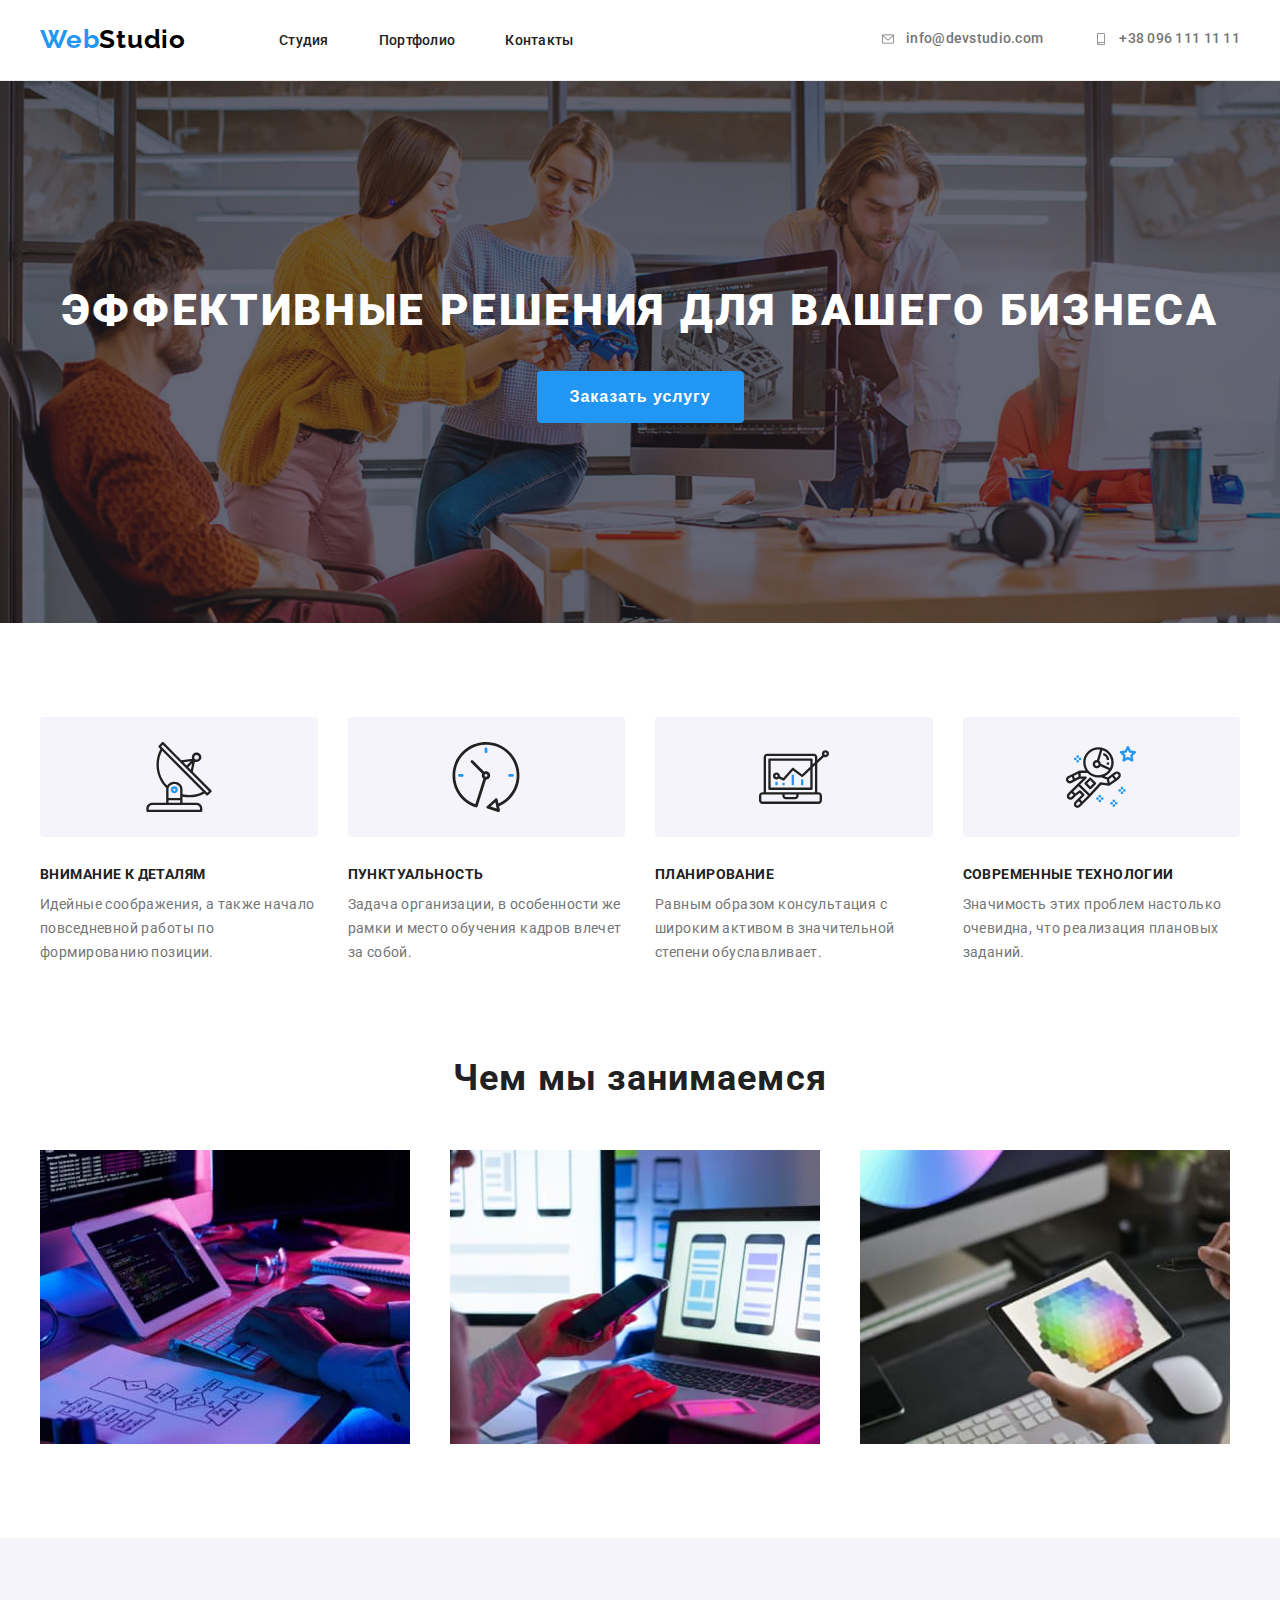
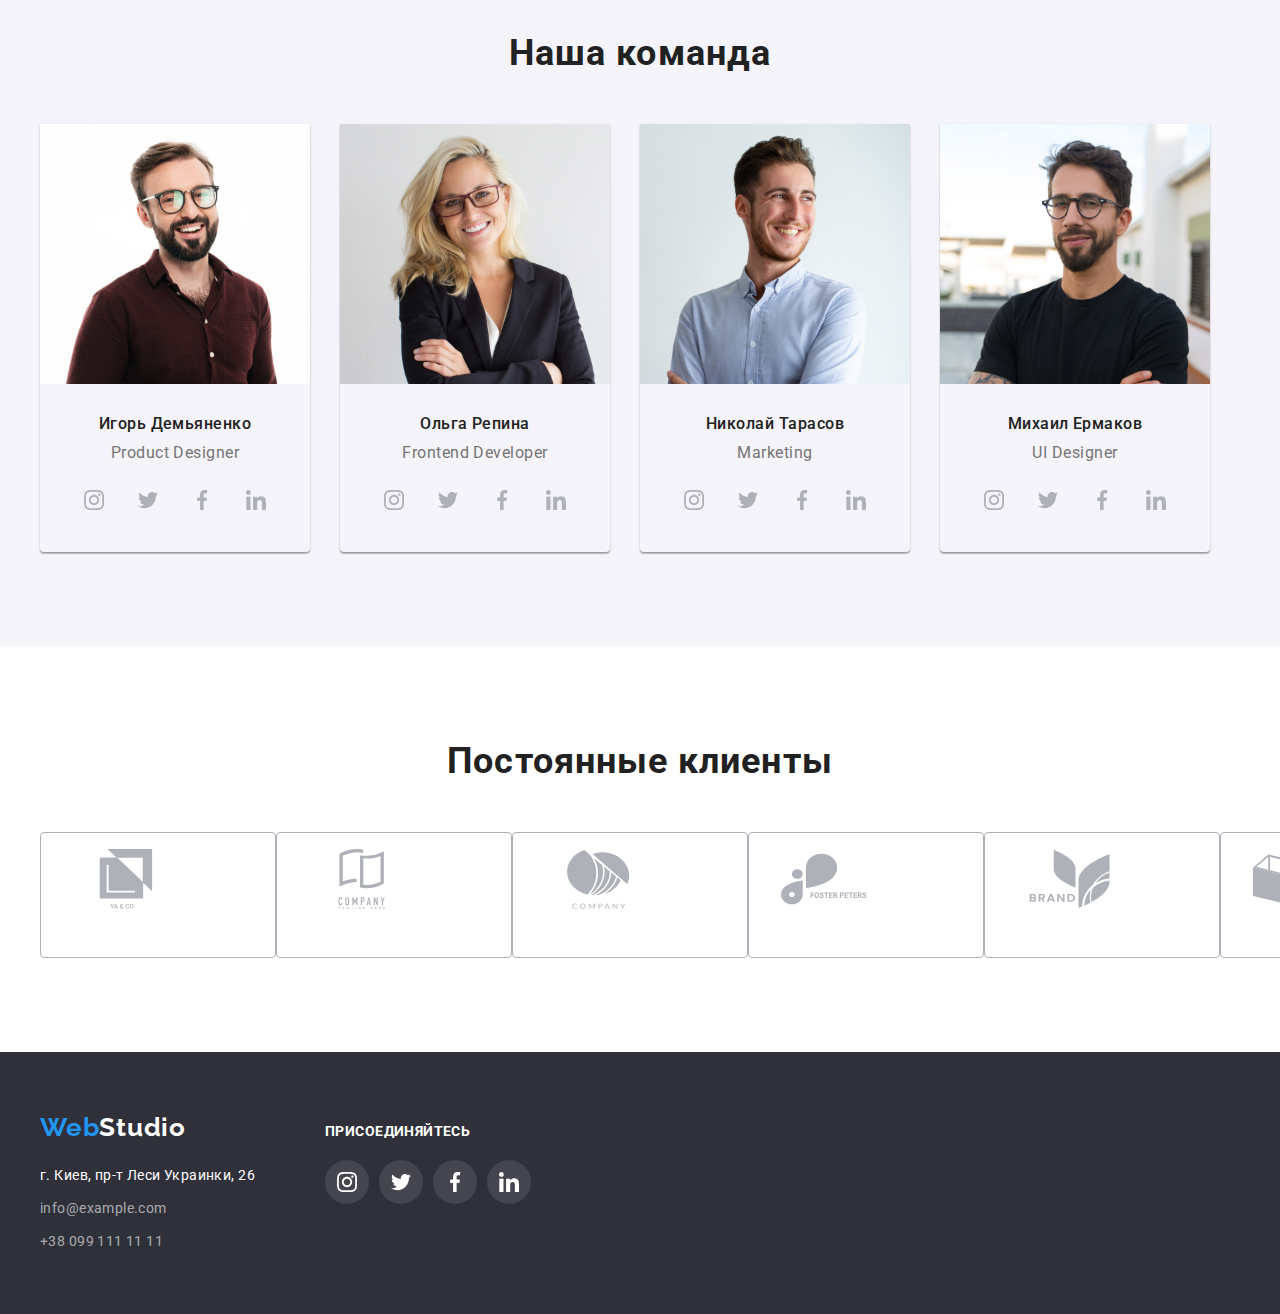
==== index.html @ 52074392 "фул дз" ====
<!DOCTYPE html>
<html lang="ru">

<head>
    <meta charset="UTF-8">
    <meta http-equiv="X-UA-Compatible" content="IE=edge">
    <meta name="viewport" content="width=device-width, initial-scale=1.0">
    <title>WebStudio</title>
    <link rel="stylesheet" href="https://cdnjs.cloudflare.com/ajax/libs/modern-normalize/1.1.0/modern-normalize.min.css"
        integrity="sha512-wpPYUAdjBVSE4KJnH1VR1HeZfpl1ub8YT/NKx4PuQ5NmX2tKuGu6U/JRp5y+Y8XG2tV+wKQpNHVUX03MfMFn9Q=="
        crossorigin="anonymous" referrerpolicy="no-referrer" />
    <link rel="preconnect" href="https://fonts.googleapis.com">
    <link rel="preconnect" href="https://fonts.gstatic.com" crossorigin>
    <link
        href="https://fonts.googleapis.com/css2?family=Raleway:wght@700&family=Roboto:wght@400;500;700;900&display=swap"
        rel="stylesheet">
    <link rel="stylesheet" href="./css/styles.css">
</head>

<body>
    <header class="header">
        <div class="container">
            <nav class="header-nav">
                <a href="./index.html" class="logo link">
                    <span class="span-web">Web</span>Studio
                </a>
                <ul class="list site-nav">
                    <li class="site-nav-item">
                        <a href="./index.html" class="link">Студия</a>
                    </li>
                    <li class="site-nav-item">
                        <a href="./portfolio.html" class="link">Портфолио</a>
                    </li>
                    <li class="site-nav-item">
                        <a href="" class="link">Контакты</a>
                    </li>
                </ul>
            </nav>

            <ul class="list header-contact">
                <li class="header-contact-item">
                    <a href="mailto:info@devstudio.com" class="link">
                        <svg class="envelope header-icon">
                            <use href="./images/sprite.svg#icon-envelope"></use>
                        </svg>
                        <p>info@devstudio.com</p></a>
                </li>
                <li class="header-contact-item">
                    <a href="tel:+380961111111" class="link">
                        <svg class="smartphone header-icon">
                            <use href="./images/sprite.svg#icon-smartphone"></use>
                        </svg>
                        <p>+38 096 111 11 11</p></a>
                </li>
            </ul>
        </div>

    </header>

    <main class="main">
        <!-- Hero -->
        <section class="hero">
            <div class="container">
                <h1 class="hero-title">Эффективные решения для вашего бизнеса</h1>
                <button type="button" class="button-btn">Заказать услугу</button>
            </div>
        </section>

        <!-- About list -->
        <section class="section about">
            <div class="container">
                <h2 hidden class="section-title">Какие мы и что используем</h2>
                <ul class="about-list list">
                    <li class="about-list-item">
                        <div class="about-icon-bg">
                            <svg class="about-icon">
                                <use href="./images/sprite.svg#icon-antenna"></use>
                            </svg>
                        </div>
                        <h3 class="about-list-title">Внимание к деталям</h3>
                        <p class="about-list-text">Идейные соображения, а также начало повседневной работы по
                            формированию позиции.
                        </p>
                    </li>
                    <li class="about-list-item">
                        <div class="about-icon-bg">
                            <svg class="about-icon">
                                <use href="./images/sprite.svg#icon-clock"></use>
                            </svg>
                        </div>
                        <h3 class="about-list-title">Пунктуальность</h3>
                        <p class="about-list-text">Задача организации, в особенности же рамки и место обучения кадров
                            влечет за собой.
                        </p>
                    </li>
                    <li class="about-list-item">
                        <div class="about-icon-bg">
                            <svg class="about-icon">
                                <use href="./images/sprite.svg#icon-diagram"></use>
                            </svg>
                        </div>
                        <h3 class="about-list-title">Планирование</h3>
                        <p class="about-list-text">Равным образом консультация с широким активом в значительной степени
                            обуславливает.
                        </p>
                    </li>
                    <li class="about-list-item">
                        <div class="about-icon-bg">
                            <svg class="about-icon">
                                <use href="./images/sprite.svg#icon-astronaut"></use>
                            </svg>
                        </div>
                        <h3 class="about-list-title">Современные технологии</h3>
                        <p class="about-list-text">Значимость этих проблем настолько очевидна, что реализация плановых
                            заданий.</p>
                    </li>
                </ul>
            </div>

        </section>

        <!-- classes -->
        <section class="section classes">
            <div class="container">
                <h2 class="classes-title">Чем мы занимаемся</h2>
                <ul class="list">
                    <li class="classes-item"><img src="./images/about/apk.jpg" alt="Мастер пишет код за алгоритмом"
                            width="370" height="294">
                    </li>
                    <li class="classes-item"><img src="./images/about/atel.jpg" alt="Телефон" width="370" height="294">
                    </li>
                    <li class="classes-item"><img src="./images/about/atablet.jpg" alt="Планшет" width="370"
                            height="294"></li>
                </ul>
            </div>

        </section>

        <!-- Team -->
        <section class="section team">
            <div class="container">
                <h2 class="team-title">Наша команда</h2>
                <ul class="team-list list">
                    <li class="team-item">
                        <img src="./images/team/igor.jpg" alt="Игорь Демьяненко" width="270" height="260">
                        <div class="team-text">
                            <h3 class="team-name">Игорь Демьяненко</h3>
                            <p lang="en" class="team-profession">Product Designer</p>
                            <ul class="team-icon-list list">
                                <li class="team-icon-list-item">
                                    <a href="" class="team-icon-link sotseti">
                                        <svg class="team-icon ">
                                            <use href="./images/sprite.svg#icon-instagram"></use>
                                        </svg>
                                    </a>
                                </li>
                                <li class="team-icon-list-item">
                                    <a href="" class="team-icon-link sotseti">
                                        <svg class="team-icon">
                                            <use href="./images/sprite.svg#icon-twitter"></use>
                                        </svg>
                                    </a>
                                </li>
                                <li class="team-icon-list-item">
                                    <a href="" class="team-icon-link sotseti">
                                        <svg class="team-icon">
                                            <use href="./images/sprite.svg#icon-facebook"></use>
                                        </svg>
                                    </a>
                                </li>
                                <li class="team-icon-list-item">
                                    <a href="" class="team-icon-link sotseti">
                                        <svg class="team-icon">
                                            <use href="./images/sprite.svg#icon-linkedin"></use>
                                        </svg>
                                    </a>
                                </li>
                            </ul>
                        </div>
                    </li>
                    <li class="team-item">
                        <img src="./images/team/olya.jpg" alt="Ольга Репина" width="270" height="260">
                        <div class="team-text">
                            <h3 class="team-name">Ольга Репина</h3>
                            <p lang="en" class="team-profession">Frontend Developer</p>
                            <ul class="team-icon-list list">
                                <li class="team-icon-list-item">
                                    <a href="" class="team-icon-link sotseti">
                                        <svg class="team-icon">
                                            <use href="./images/sprite.svg#icon-instagram"></use>
                                        </svg>
                                    </a>
                                </li>
                                <li class="team-icon-list-item">
                                    <a href="" class="team-icon-link sotseti">
                                        <svg class="team-icon">
                                            <use href="./images/sprite.svg#icon-twitter"></use>
                                        </svg>
                                    </a>
                                </li>
                                <li class="team-icon-list-item">
                                    <a href="" class="team-icon-link sotseti">
                                        <svg class="team-icon">
                                            <use href="./images/sprite.svg#icon-facebook"></use>
                                        </svg>
                                    </a>
                                </li>
                                <li class="team-icon-list-item">
                                    <a href="" class="team-icon-link sotseti">
                                        <svg class="team-icon">
                                            <use href="./images/sprite.svg#icon-linkedin"></use>
                                        </svg>
                                    </a>
                                </li>
                            </ul>
                        </div>
                    </li>
                    <li class="team-item">
                        <img src="./images/team/nikolay.jpg" alt="Николай Тарасов" width="270" height="260">
                        <div class="team-text">
                            <h3 class="team-name">Николай Тарасов</h3>
                            <p lang="en" class="team-profession">Marketing</p>
                            <ul class="team-icon-list list">
                                <li class="team-icon-list-item">
                                    <a href="" class="team-icon-link sotseti">
                                        <svg class="team-icon">
                                            <use href="./images/sprite.svg#icon-instagram"></use>
                                        </svg>
                                    </a>
                                </li>
                                <li class="team-icon-list-item">
                                    <a href="" class="team-icon-link sotseti">
                                        <svg class="team-icon">
                                            <use href="./images/sprite.svg#icon-twitter"></use>
                                        </svg>
                                    </a>
                                </li>
                                <li class="team-icon-list-item">
                                    <a href="" class="team-icon-link sotseti">
                                        <svg class="team-icon">
                                            <use href="./images/sprite.svg#icon-facebook"></use>
                                        </svg>
                                    </a>
                                </li>
                                <li class="team-icon-list-item">
                                    <a href="" class="team-icon-link sotseti">
                                        <svg class="team-icon">
                                            <use href="./images/sprite.svg#icon-linkedin"></use>
                                        </svg>
                                    </a>
                                </li>
                            </ul>
                        </div>
                    </li>
                    <li class="team-item">
                        <img src="./images/team/mihail.jpg" alt="Михаил Ермаков" width="270" height="260">
                        <div class="team-text">
                            <h3 class="team-name">Михаил Ермаков</h3>
                            <p lang="en" class="team-profession">UI Designer</p>
                            <ul class="team-icon-list list">
                                <li class="team-icon-list-item">
                                    <a href="" class="team-icon-link sotseti">
                                        <svg class="team-icon">
                                            <use href="./images/sprite.svg#icon-instagram"></use>
                                        </svg>
                                    </a>
                                </li>
                                <li class="team-icon-list-item">
                                    <a href="" class="team-icon-link sotseti">
                                        <svg class="team-icon">
                                            <use href="./images/sprite.svg#icon-twitter"></use>
                                        </svg>
                                    </a>
                                </li>
                                <li class="team-icon-list-item">
                                    <a href="" class="team-icon-link sotseti">
                                        <svg class="team-icon">
                                            <use href="./images/sprite.svg#icon-facebook"></use>
                                        </svg>
                                    </a>
                                </li>
                                <li class="team-icon-list-item">
                                    <a href="" class="team-icon-link sotseti">
                                        <svg class="team-icon">
                                            <use href="./images/sprite.svg#icon-linkedin"></use>
                                        </svg>
                                    </a>
                                </li>
                            </ul>
                        </div>
                    </li>
                </ul>
            </div>

        </section>

 <!-- Clients -->
        <section class="section clients">

        
            <div class="container">
                <h2 class="clients-title">Постоянные клиенты</h2>
                <ul class="clients-list-icon list">
                    <li class="clients-icon-item">
                        <a href="" class="link clients-link-icon">
                            <svg class="clients-icon">
                                <use href="./images/sprite.svg#icon-yaco"></use>
                            </svg>
                        </a>
                    </li>
                    <li class="clients-icon-item">
                        <a href="" class="link clients-link-icon">
                            <svg class="clients-icon">
                                <use href="./images/sprite.svg#icon-tagline"></use>
                            </svg>
                        </a>
                    </li>
                    <li class="clients-icon-item">
                        <a href="" class="link clients-link-icon">
                            <svg class="clients-icon">
                                <use href="./images/sprite.svg#icon-company"></use>
                            </svg>
                        </a>
                    </li>
                    <li class="clients-icon-item">
                        <a href="" class="link clients-link-icon">
                            <svg class="clients-icon">
                                <use href="./images/sprite.svg#icon-foster"></use>
                            </svg>
                        </a>
                    </li>
                    <li class="clients-icon-item">
                        <a href="" class="link clients-link-icon">
                            <svg class="clients-icon">
                                <use href="./images/sprite.svg#icon-brand"></use>
                            </svg>
                        </a>
                    </li>
                    <li class="clients-icon-item">
                        <a href="" class="clients-link-icon">
                            <svg class="clients-icon ">
                                <use href="./images/sprite.svg#icon-tag"></use>
                            </svg>
                        </a>
                    </li>
                </ul>
            </div>
        </section>
    </main>

    <footer class="footer">
        <div class="container">
            <div class="footer-left">
                <div class="footer-logo">
                        <a href="./index.html" class="logo link">
                            <span class="span-web">Web</span><span class="footer-studio">Studio</span>
                        </a>
                    </div>
                    <address class="address">
                        <ul class="list">
                            <li class="footer-address-item">
                                <a href="https://goo.gl/maps/YHEFxKt9b5rvipPJA" target="_blank" rel="noopener noreferrer"
                                    class="footer-address link">г. Киев,
                                    пр-т Леси Украинки, 26</a>
                            </li>
                            <li class="footer-address-item">
                                <a href="mailto:info@example.com" class="footer-contact link">info@example.com</a>
                            </li>
                            <li class="footer-address-item">
                                <a href="tel:+380991111111" class="footer-contact link">+38 099 111 11 11</a>
                            </li>
                        </ul>
                    </address>
            </div>
            <div class="footer-right">
                <p class="footer-text-icon">присоединяйтесь</p>
                <ul class="list footer-list-icon">
                    <li class="footer-icon-item">
                        <a href="" class="footer-link-icon sotseti">
                            <svg class="footer-icon">
                                <use href="./images/sprite.svg#icon-instagram"></use>
                            </svg>
                        </a>
                    </li>
                    <li class="footer-icon-item">
                        <a href="" class="footer-link-icon sotseti">
                            <svg class="footer-icon">
                                <use href="./images/sprite.svg#icon-twitter"></use>
                            </svg>
                        </a>
                    </li>
                    <li class="footer-icon-item">
                        <a href="" class="footer-link-icon sotseti">
                            <svg class="footer-icon">
                                <use href="./images/sprite.svg#icon-facebook"></use>
                            </svg>
                        </a>
                    </li>
                    <li footer-icon-item>
                        <a href="" class="footer-link-icon sotseti">
                            <svg class="footer-icon">
                                <use href="./images/sprite.svg#icon-linkedin"></use>
                            </svg>
                        </a>
                    </li>
                </ul>                 
            </div>        
        </div>
    </footer>


</body>

</html>
---- css/styles.css ----
:root {
  --accent-color: #2196f3;
  --main-text-color: #212121;
}

body {
  margin: 0;
  background-color: #ffffff;
  color: var(--main-text-color);
  font-weight: 400;
  font-family: "Roboto", sans-serif;
}
.list {
  margin-top: 0;
  margin-bottom: 0;
  padding-left: 0;
  list-style: none;
}
.link {
  text-decoration: none;
}
h1,
h2,
h3,
h4,
p {
  margin-top: 0;
  margin-bottom: 0;
}
img {
  display: block;
}
.container {
  width: 1200px;
  margin: 0 auto;
  padding-left: 15px;
  padding-right: 15px;
}

/* ======logo===== */
.logo {
  color: #000000;
  font-family: "Raleway", sans-serif;
  font-weight: 700;
  font-size: 26px;
  line-height: 1.19;
  letter-spacing: 0.03em;
}
.span-web {
  color: var(--accent-color);
}

/* =======================HEADER======== */
.header {
  padding-top: 24px;
  padding-bottom: 25px;
  border-bottom: 1px solid #ececec;
}
.header .container {
  display: flex;
  align-items: center;
}
.header-nav {
  display: flex;
  align-items: center;
}
.site-nav {
  display: block;
  display: flex;
  align-items: center;
}
.header-contact {
  display: flex;
  align-items: center;
  margin-left: auto;
}
.header .logo {
  margin-right: 93px;
}
.site-nav-item:not(:last-child) {
  margin-right: 50px;
}
.header-contact-item:not(:last-child) {
  margin-right: 50px;
}
.site-nav .link {
  color: var(--main-text-color);
  font-weight: 500;
  font-size: 14px;
  line-height: 1.14;
  letter-spacing: 0.02em;
}
.header-contact .link {
  display: flex;
  align-items: center;
  color: #757575;
  font-weight: 500;
  font-size: 14px;
  line-height: 1.14;
  letter-spacing: 0.02em;
  fill: #757575;
}
.site-nav .link:hover,
.site-nav .link:focus,
.header-contact .link:hover,
.header-contact .link:focus {
  fill: var(--accent-color);
  color: var(--accent-color);
}
.header-icon {
  width: 16px;
  height: 12px;
  margin-right: 10px;
}
/* ======================MAIN==========*/
/* hero */
.hero {
  text-align: center;
  padding-top: 200px;
  padding-bottom: 200px;
  /* padding-top: 195px; */
  background: #2f303a;
  background-image: linear-gradient(
      rgba(47, 48, 58, 0.4),
      rgba(47, 48, 58, 0.4)
    ),
    url(../images/hero/bg.jpg);
  background-size: cover;
}
.hero-title {
  margin-bottom: 30px;
  color: #ffffff;
  font-weight: 900;
  font-size: 44px;
  line-height: 1.36;
  letter-spacing: 0.06em;
  text-transform: uppercase;
}
.button-btn {
  border-radius: 4px;
  padding: 10px 32px;
  min-width: 200px;
  border: 1px solid transparent;
  /* border: 0; */
  color: #ffffff;
  background-color: var(--accent-color);
  font-weight: 700;
  font-size: 16px;
  line-height: 1.87;
  /* display: flex; */
  /* align-items: center; */
  text-align: center;
  letter-spacing: 0.06em;
  cursor: pointer;
}
.button-btn:hover,
.button-btn:focus {
  background-color: #188ce8;
}

/* About list */
.about {
  padding-top: 94px;
  padding-bottom: 94px;
}
.about-list {
  display: flex;
  flex-wrap: wrap;
  /* flex-direction: row; */
  justify-content: space-between;
  align-items: baseline;
  /* flex-wrap: wrap; */
  align-content: stretch;
  margin-left: -30px;
  margin-top: -30px;
}
.about-list-item {
  margin-left: 30px;
  margin-top: 30px;
  flex-basis: calc((100% - 120px) / 4);
  /* flex-grow: 1; */
}
.about-list-title {
  margin-bottom: 10px;
  font-weight: 700;
  font-size: 14px;
  line-height: 1.14;
  letter-spacing: 0.03em;
  text-transform: uppercase;
}
.about-list-text {
  color: #757575;
  font-size: 14px;
  line-height: 1.71;
  letter-spacing: 0.03em;
}
.about-icon {
  display: block;
  width: 70px;
  height: 70px;
  margin-left: auto;
  margin-right: auto;
}
.about-icon-bg {
  padding-top: 25px;
  padding-bottom: 25px;
  margin-bottom: 30px;
  background: #f5f4fa;
  border-radius: 4px;
}
/* classes */
.classes {
  padding-bottom: 94px;
}
.classes .list {
  margin-top: -30px;
  margin-left: -30px;
  display: flex;
  flex-wrap: wrap;
  justify-content: space-between;
}
.classes-item {
  flex-basis: calc((100% - 90px) / 3);
  margin-top: 30px;
  margin-left: 30px;
}
.classes-title {
  margin-bottom: 50px;
  font-weight: 700;
  font-size: 36px;
  line-height: 1.16;
  text-align: center;
  letter-spacing: 0.03em;
}
/* team */
.team {
  padding-top: 94px;
  padding-bottom: 94px;
  background-color: #f5f4fa;
}
.team-list {
  display: flex;
  flex-wrap: wrap;
  flex-basis: calc((100% - 120px) / 4);
  margin-left: -30px;
  margin-top: -30px;
  /* justify-content: space-between; */
}
.team-item {
  border-radius: 0px 0px 4px 4px;
  box-shadow: 0px 1px 3px rgba(0, 0, 0, 0.12), 0px 1px 1px rgba(0, 0, 0, 0.14),
    0px 2px 1px rgba(0, 0, 0, 0.2);
  margin-left: 30px;
  margin-top: 30px;
}
.team-text {
  padding: 30px 32px;
}
.team-title {
  margin-bottom: 50px;
  font-weight: 700;
  font-size: 36px;
  line-height: 1.17;
  text-align: center;
  letter-spacing: 0.03em;
}
.team-name {
  margin-bottom: 10px;
  font-weight: 500;
  font-size: 16px;
  line-height: 1.19;
  text-align: center;
  letter-spacing: 0.03em;
}
.team-profession {
  color: #757575;
  font-size: 16px;
  line-height: 1.19;
  text-align: center;
  letter-spacing: 0.03em;
  margin-bottom: 16px;
}
.team-icon,
.footer-icon {
  width: 20px;
  height: 20px;
}
.team-icon-list {
  display: flex;
  justify-content: space-between;
}
.sotseti {
  display: flex;
  align-items: center;
  justify-content: center;
  width: 44px;
  height: 44px;
  border-radius: 50%;
}
.team-icon-link {
  /* display: flex;
  align-items: center;
  justify-content: center;
  width: 44px;
  height: 44px;
  border-radius: 50%; */
  fill: #afb1b8;
}
.team-icon-link:hover,
.team-icon-link:focus {
  fill: #ffffff;
  background-color: var(--accent-color);
}
/* ==========================CLIENTS=============== */
.clients-title {
  font-weight: 700;
  font-size: 36px;
  line-height: 1.17;
  text-align: center;
  letter-spacing: 0.03em;
  color: var(--main-text-color);
  margin-bottom: 50px;
}
.clients .container {
  padding-top: 94px;
  padding-bottom: 94px;
}
.clients-list-icon {
  display: flex;
  justify-content: space-between;
}
.clients-icon {
  width: 106px;
  height: 60px;
}
.clients-link-icon {
  display: block;
  width: 170px;
  height: 92px;
  fill: #afb1b8;
  padding: 16px 32px;
  border: 1px solid #afb1b8;
  border-radius: 4px;
}

.clients-link-icon:hover,
.clients-link-icon:focus {
  fill: var(--accent-color);
  border: 1px solid var(--accent-color);
}

/* ========================FOOTER===== */
.footer {
  padding-top: 60px;
  padding-bottom: 60px;
  background-color: #2f303a;
  font-size: 14px;
  line-height: 1.71;
  letter-spacing: 0.03em;
}
.footer-logo {
  margin-bottom: 20px;
}
.footer-address-item:not(:last-child) {
  margin-bottom: 9px;
}
.address {
  font-style: normal;
}
.footer-studio {
  color: #ffffff;
}
.footer .footer-contact {
  color: rgba(255, 255, 255, 0.6);
}
.footer-address {
  color: #ffffff;
}
.address .link:hover,
.address .link:focus {
  color: var(--accent-color);
}
.footer .container {
  display: flex;
}
.footer-right {
  margin-left: 70px;
  margin-top: 12px;
}
.footer-text-icon {
  font-weight: 700;
  font-size: 14px;
  line-height: 1.14;
  letter-spacing: 0.03em;
  text-transform: uppercase;
  color: #ffffff;
  margin-bottom: 20px;
}
.footer-list-icon {
  display: flex;
}
.footer-link-icon {
  background-color: rgba(255, 255, 255, 0.1);
  fill: #ffffff;
}
.footer-icon-item:not(:last-child) {
  margin-right: 10px;
}
.footer-link-icon:hover,
.footer-link-icon:focus {
  background-color: var(--accent-color);
}
/* ====================PORTFOLIO===== */
.portfolio {
  padding-top: 94px;
  padding-bottom: 94px;
}
.button {
  min-width: 73;
  border-radius: 4px;
  padding: 6px 22px;
  border: 1px solid transparent;
  color: var(--main-text-color);
  background-color: #f5f4fa;
  font-weight: 500;
  font-size: 16px;
  line-height: 1.62;
  text-align: center;
  letter-spacing: 0.03em;
  cursor: pointer;
}
.portfolio-button {
  display: flex;
  justify-content: center;
  margin-bottom: 50px;
}
.portfolio-button-item:not(:last-child) {
  margin-right: 30px;
}
.button:hover,
.button:focus {
  color: #ffffff;
  background-color: var(--accent-color);
  box-shadow: 0px 3px 1px rgba(0, 0, 0, 0.1), 0px 1px 2px rgba(0, 0, 0, 0.08),
    0px 2px 2px rgba(0, 0, 0, 0.12);
}
.portfolio-text {
  border-left: 1px solid #eeeeee;
  border-bottom: 1px solid #eeeeee;
  border-right: 1px solid #eeeeee;
  padding: 20px 24px;
}
.portfolio-list {
  display: flex;
  flex-wrap: wrap;
  margin-left: -30px;
  margin-top: -30px;
}
.portfolio-item {
  margin-left: 30px;
  margin-top: 30px;
  flex-basis: calc(100% / 3 - 90px);
  background: #ffffff;
}
.portfolio-item:hover,
.portfolio-item:focus {
  box-shadow: 0px 1px 1px rgba(0, 0, 0, 0.12), 0px 4px 4px rgba(0, 0, 0, 0.06),
    1px 4px 6px rgba(0, 0, 0, 0.16);
}
.portfolio-title {
  margin-bottom: 4px;
  color: var(--main-text-color);
  font-weight: 700;
  font-size: 18px;
  line-height: 2;
  letter-spacing: 0.06em;
}
.portfolio-direction {
  color: #757575;
  font-weight: 400;
  font-size: 16px;
  line-height: 1.87;
  letter-spacing: 0.03em;
}
.portfolio-title:hover,
.portfolio-title:focus,
.portfolio-direction:hover,
.portfolio-direction:focus {
  color: var(--accent-color);
}

/* ======================================== */
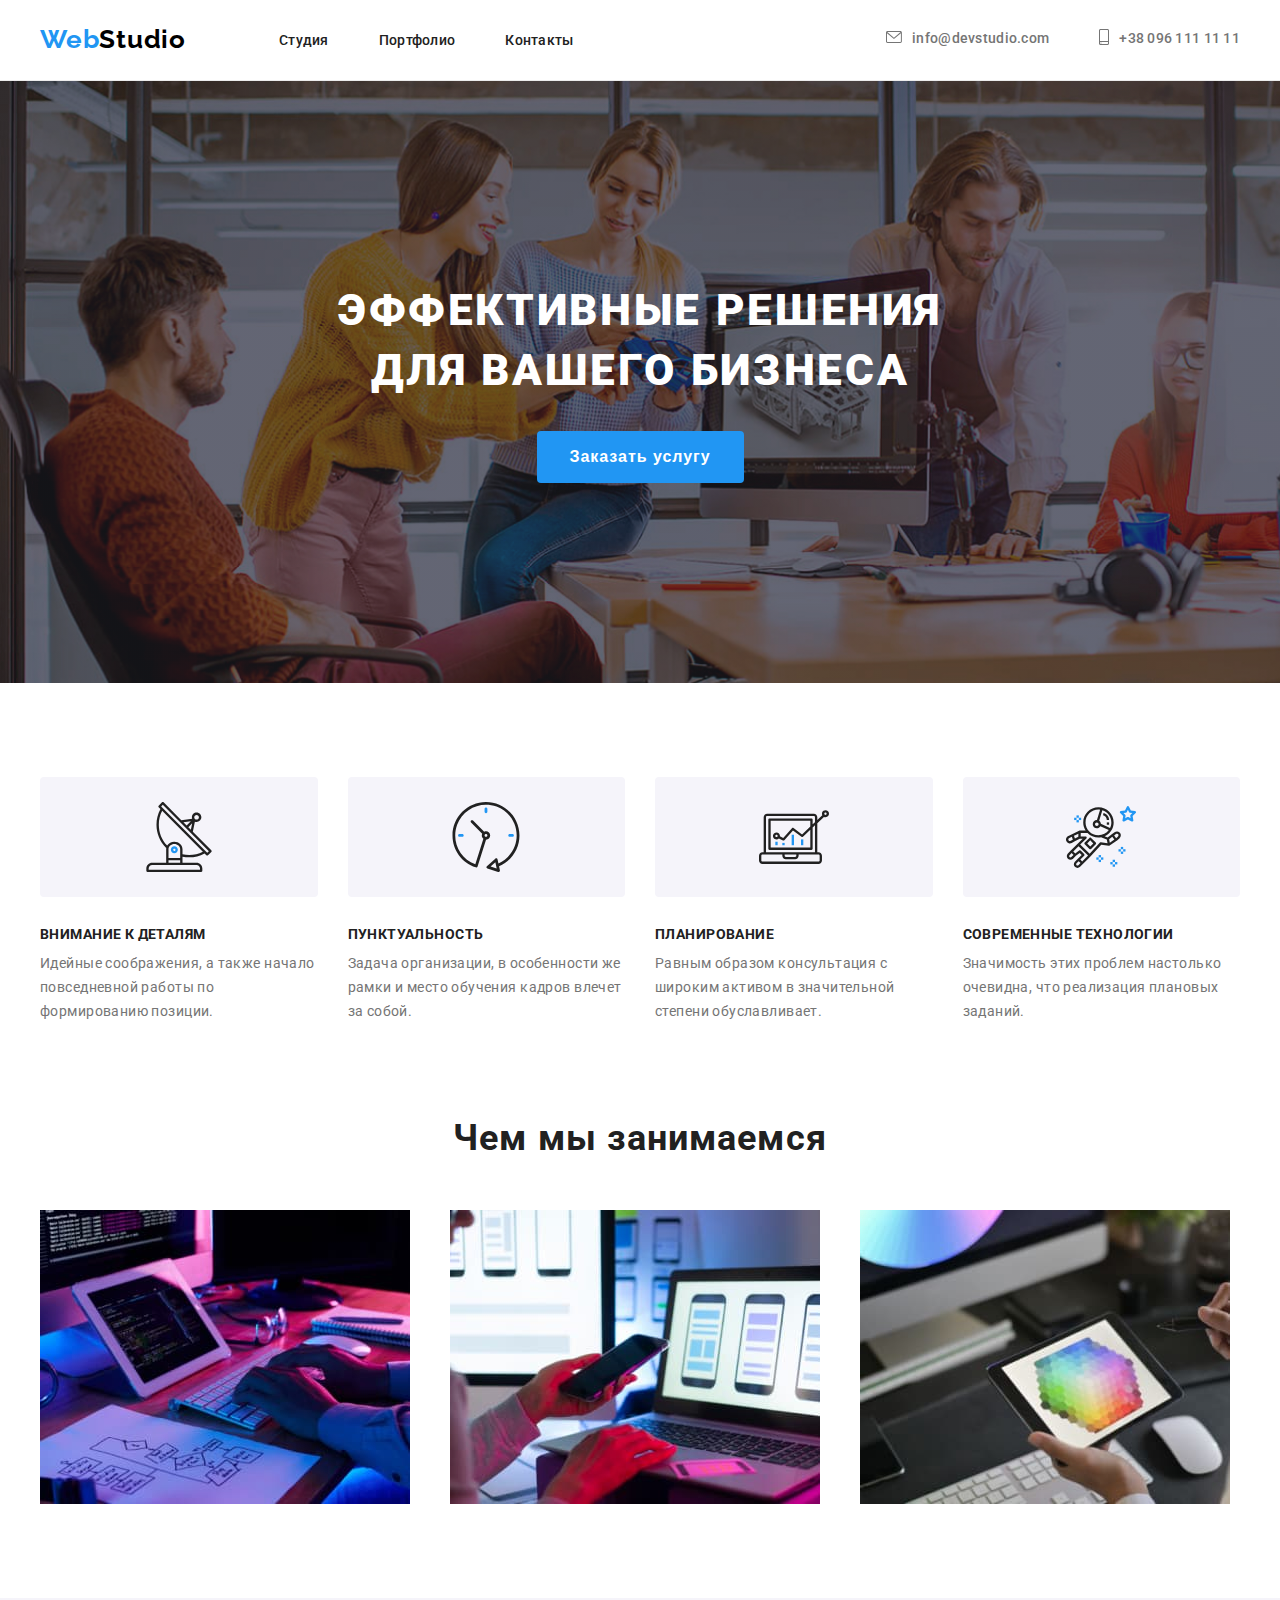
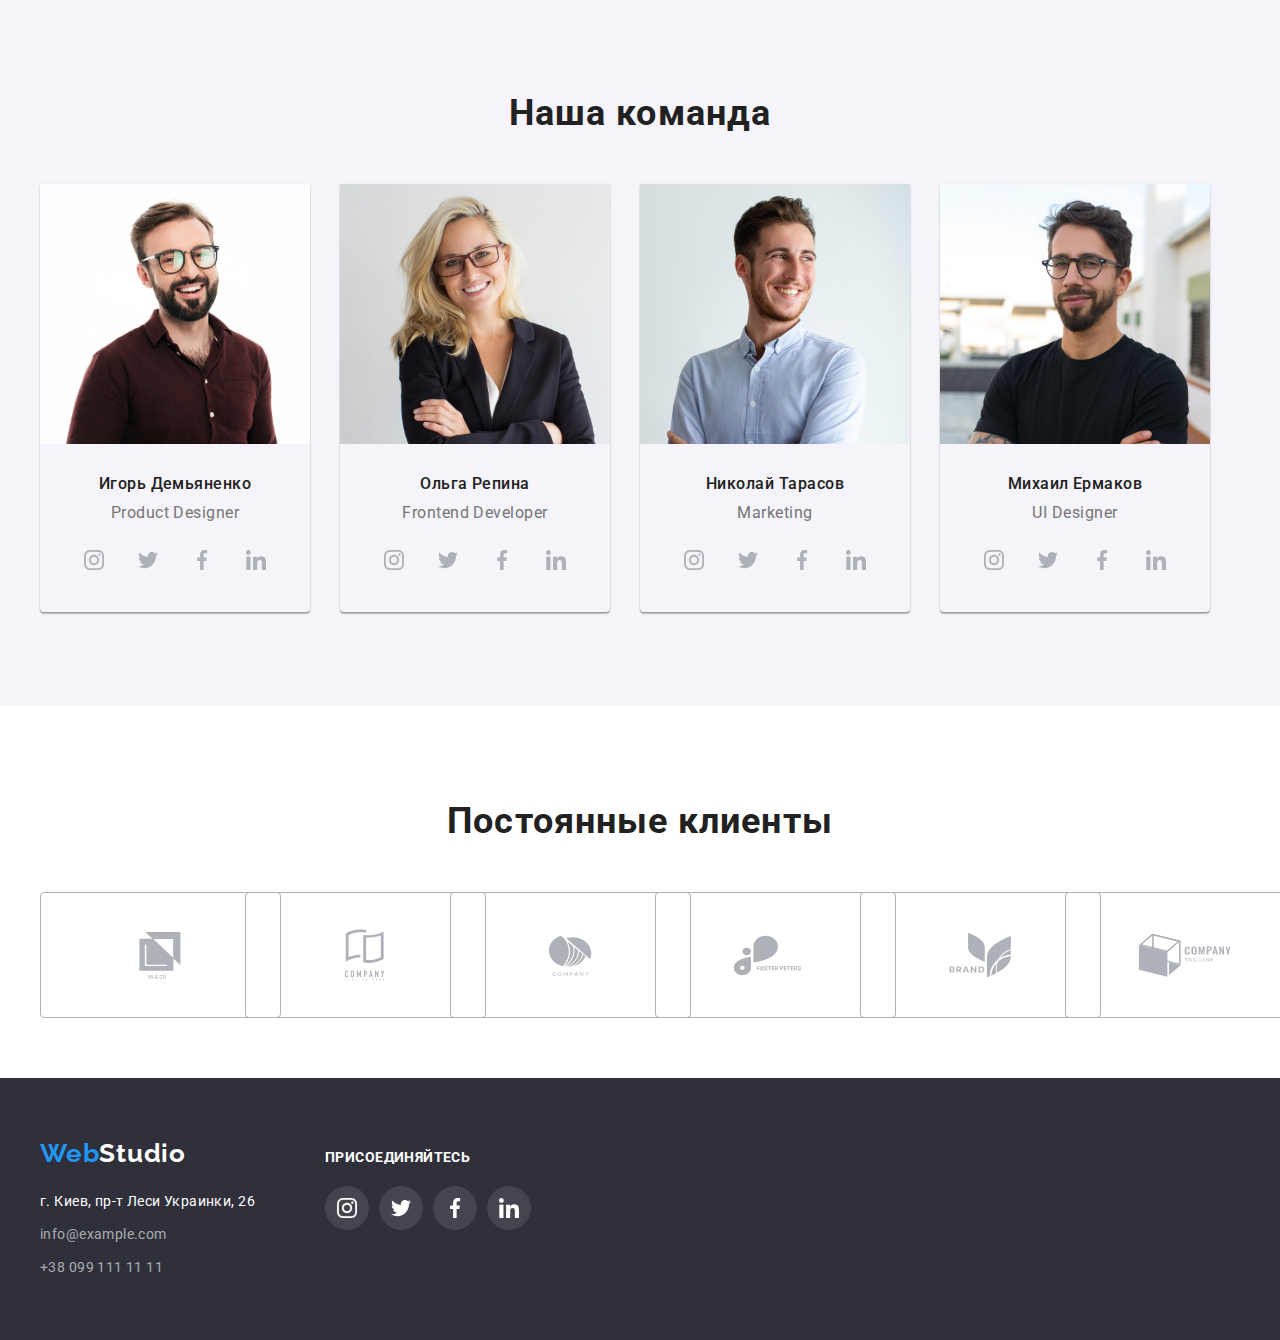
==== commit 57b6c848: "Исправлены заголовок и размеры элементов" ====
--- a/index.html
+++ b/index.html
@@ -40,17 +40,23 @@
             <ul class="list header-contact">
                 <li class="header-contact-item">
                     <a href="mailto:info@devstudio.com" class="link">
-                        <svg class="envelope header-icon">
-                            <use href="./images/sprite.svg#icon-envelope"></use>
-                        </svg>
-                        <p>info@devstudio.com</p></a>
+                        <span>
+                            <svg class="envelope header-icon" width="16" height="12">
+                                <use href="./images/sprite.svg#icon-envelope"></use>
+                            </svg>
+                        </span>
+                        <span>info@devstudio.com</span>
+                    </a>
                 </li>
                 <li class="header-contact-item">
                     <a href="tel:+380961111111" class="link">
-                        <svg class="smartphone header-icon">
-                            <use href="./images/sprite.svg#icon-smartphone"></use>
-                        </svg>
-                        <p>+38 096 111 11 11</p></a>
+                        <span>
+                            <svg class="smartphone header-icon" width="10" height="16">
+                                <use href="./images/sprite.svg#icon-smartphone"></use>
+                            </svg>
+                        </span>
+                        <span>+38 096 111 11 11</span>
+                    </a>
                 </li>
             </ul>
         </div>
@@ -303,42 +309,42 @@
                 <ul class="clients-list-icon list">
                     <li class="clients-icon-item">
                         <a href="" class="link clients-link-icon">
-                            <svg class="clients-icon">
+                            <svg class="clients-icon" width="42" height="47">
                                 <use href="./images/sprite.svg#icon-yaco"></use>
                             </svg>
                         </a>
                     </li>
                     <li class="clients-icon-item">
                         <a href="" class="link clients-link-icon">
-                            <svg class="clients-icon">
+                            <svg class="clients-icon" width="40" height="52">
                                 <use href="./images/sprite.svg#icon-tagline"></use>
                             </svg>
                         </a>
                     </li>
                     <li class="clients-icon-item">
                         <a href="" class="link clients-link-icon">
-                            <svg class="clients-icon">
+                            <svg class="clients-icon" width="44" height="41">
                                 <use href="./images/sprite.svg#icon-company"></use>
                             </svg>
                         </a>
                     </li>
                     <li class="clients-icon-item">
                         <a href="" class="link clients-link-icon">
-                            <svg class="clients-icon">
+                            <svg class="clients-icon" width="85" height="41">
                                 <use href="./images/sprite.svg#icon-foster"></use>
                             </svg>
                         </a>
                     </li>
                     <li class="clients-icon-item">
                         <a href="" class="link clients-link-icon">
-                            <svg class="clients-icon">
+                            <svg class="clients-icon" width="63" height="46">
                                 <use href="./images/sprite.svg#icon-brand"></use>
                             </svg>
                         </a>
                     </li>
                     <li class="clients-icon-item">
                         <a href="" class="clients-link-icon">
-                            <svg class="clients-icon ">
+                            <svg class="clients-icon" width="94" height="44">
                                 <use href="./images/sprite.svg#icon-tag"></use>
                             </svg>
                         </a>
--- a/css/styles.css
+++ b/css/styles.css
@@ -108,8 +108,6 @@
   color: var(--accent-color);
 }
 .header-icon {
-  width: 16px;
-  height: 12px;
   margin-right: 10px;
 }
 /* ======================MAIN==========*/
@@ -135,6 +133,9 @@
   line-height: 1.36;
   letter-spacing: 0.06em;
   text-transform: uppercase;
+  max-width: 700px;
+  margin-left: auto;
+  margin-right: auto;
 }
 .button-btn {
   border-radius: 4px;
@@ -328,15 +329,22 @@
 .clients-list-icon {
   display: flex;
   justify-content: space-between;
-}
-.clients-icon {
-  width: 106px;
-  height: 60px;
+  flex-wrap: wrap;
+  margin-top: -30px;
+  margin-left: -30px;
+}
+.clients-icon-item {
+  margin-top: 30px;
+  margin-left: 30px;
+  flex-basis: calc((100% - 180px) / 6);
+  height: 92px;
 }
 .clients-link-icon {
-  display: block;
-  width: 170px;
-  height: 92px;
+  display: flex;
+  align-items: center;
+  justify-content: center;
+  width: 100%;
+  height: 100%;
   fill: #afb1b8;
   padding: 16px 32px;
   border: 1px solid #afb1b8;
